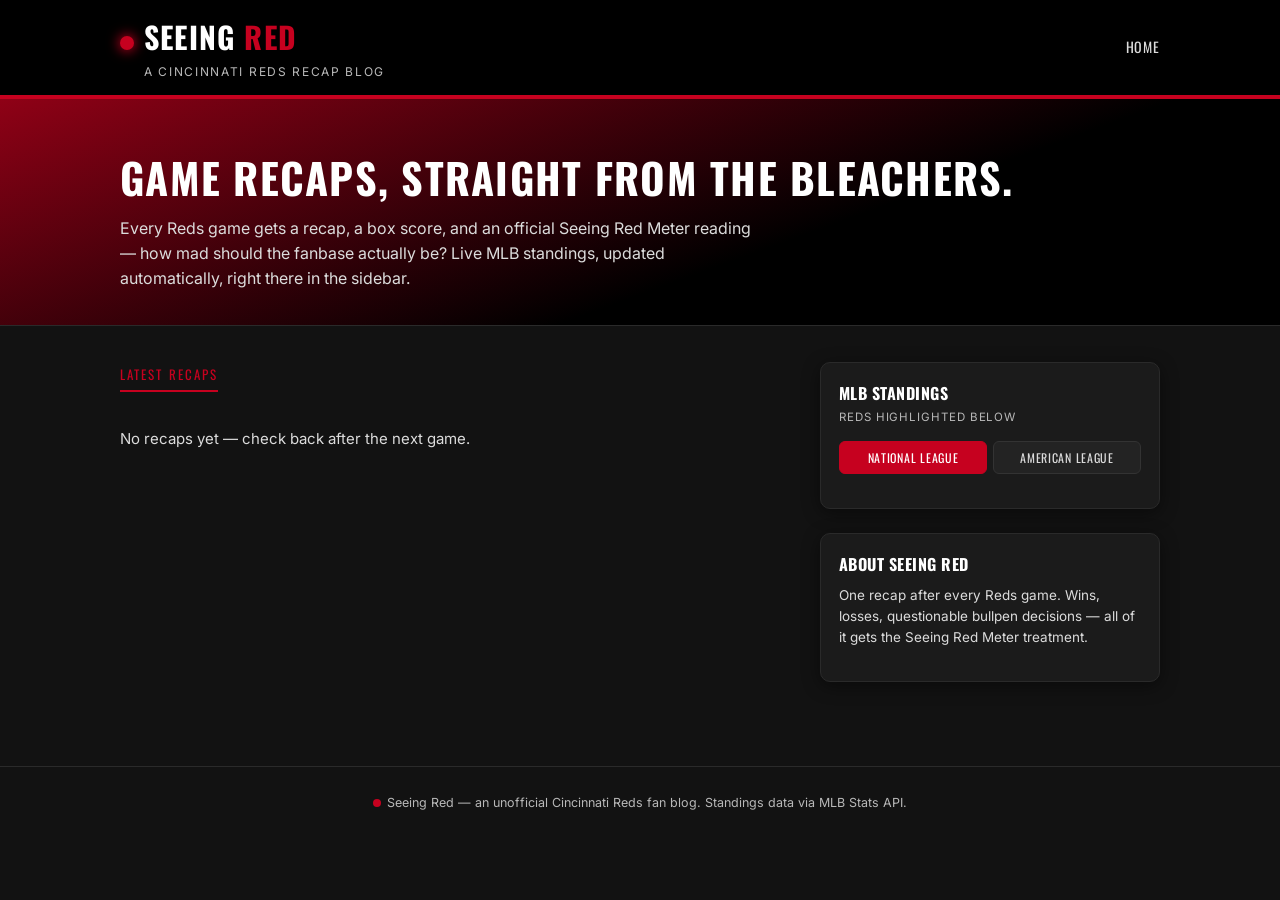
==== index.html @ 57b829de "Add files via upload" ====
<!DOCTYPE html>
<html lang="en">
<head>
<meta charset="UTF-8" />
<meta name="viewport" content="width=device-width, initial-scale=1.0" />
<title>Seeing Red — A Cincinnati Reds Recap Blog</title>
<meta name="description" content="Game-by-game Cincinnati Reds recaps, plus live MLB standings and the Seeing Red Meter — how mad should the fanbase be?" />
<link rel="preconnect" href="https://fonts.googleapis.com">
<link href="https://fonts.googleapis.com/css2?family=Oswald:wght@400;500;600;700&family=Inter:wght@400;500;600&display=swap" rel="stylesheet">
<link rel="stylesheet" href="assets/css/styles.css" />
</head>
<body>

<header class="site-header">
  <div class="container">
    <div class="brand">
      <span class="logo-mark"></span>
      <div>
        <h1 class="brand-title">Seeing<span> Red</span></h1>
        <div class="brand-tag">A Cincinnati Reds Recap Blog</div>
      </div>
    </div>
    <nav class="site-nav">
      <a href="index.html">Home</a>
    </nav>
  </div>
</header>

<section class="hero">
  <div class="container">
    <h1>Game recaps, straight from the bleachers.</h1>
    <p>Every Reds game gets a recap, a box score, and an official Seeing Red Meter reading — how mad should the fanbase actually be? Live MLB standings, updated automatically, right there in the sidebar.</p>
  </div>
</section>

<main class="container">
  <div class="layout">

    <div>
      <div class="section-label">Latest Recaps</div>

      <!-- ================================================
           POST CARD — duplicate this block for each new
           recap and update the href + fields. Newest first.
           Paste new cards directly below this comment.
           ================================================ -->

      <p class="post-excerpt">No recaps yet — check back after the next game.</p>

    </div>

    <aside>
      <div class="widget" data-standings-widget>
        <h3>MLB Standings</h3>
        <div class="widget-sub">Reds highlighted below</div>
        <div class="league-toggle">
          <button type="button" data-league-btn="NL" class="active">National League</button>
          <button type="button" data-league-btn="AL">American League</button>
        </div>
        <div data-league-pane="NL" style="display:block;">
          <p class="standings-error">Loading standings…</p>
        </div>
        <div data-league-pane="AL" style="display:none;"></div>
        <div class="standings-updated" data-standings-updated></div>
      </div>

      <div class="widget">
        <h3>About Seeing Red</h3>
        <p style="font-size:13.5px; color:var(--gray-light); margin-top:8px;">
          One recap after every Reds game. Wins, losses, questionable bullpen decisions —
          all of it gets the Seeing Red Meter treatment.
        </p>
      </div>
    </aside>

  </div>
</main>

<footer class="site-footer">
  <div class="container">
    <span class="logo-mark"></span>Seeing Red — an unofficial Cincinnati Reds fan blog. Standings data via MLB Stats API.
  </div>
</footer>

<script src="assets/js/seeing-red-meter.js"></script>
<script src="assets/js/standings.js"></script>
</body>
</html>
---- assets/css/styles.css ----
/* =========================================================
   Seeing Red — Cincinnati Reds recap blog
   Sporty, high-contrast, red/black/white theme
   ========================================================= */

:root {
  --reds-red: #C6011F;
  --reds-red-dark: #8f0116;
  --reds-black: #000000;
  --off-black: #121212;
  --panel: #1b1b1b;
  --panel-light: #232323;
  --white: #ffffff;
  --gray: #b8b8b8;
  --gray-light: #dcdcdc;
  --gold: #f2c94c;
  --meter-green: #3fae4a;
  --meter-yellow: #e8c93a;
  --meter-orange: #e07b1f;
  --meter-red: #c6011f;
  --meter-deep-red: #7a0011;
  --radius: 10px;
  --shadow: 0 4px 18px rgba(0, 0, 0, 0.45);
}

* { box-sizing: border-box; }

html, body {
  margin: 0;
  padding: 0;
}

body {
  background: var(--off-black);
  color: var(--gray-light);
  font-family: "Inter", "Helvetica Neue", Arial, sans-serif;
  line-height: 1.55;
  -webkit-font-smoothing: antialiased;
}

h1, h2, h3, h4 {
  font-family: "Oswald", "Arial Narrow", Arial, sans-serif;
  text-transform: uppercase;
  letter-spacing: 0.03em;
  color: var(--white);
  margin: 0 0 0.5em 0;
}

a {
  color: var(--reds-red);
  text-decoration: none;
}
a:hover { text-decoration: underline; }

.container {
  max-width: 1080px;
  margin: 0 auto;
  padding: 0 20px;
}

/* ---------- Header / Nav ---------- */

.site-header {
  background: var(--reds-black);
  border-bottom: 4px solid var(--reds-red);
  position: sticky;
  top: 0;
  z-index: 50;
}

.site-header .container {
  display: flex;
  align-items: center;
  justify-content: space-between;
  padding-top: 14px;
  padding-bottom: 14px;
  flex-wrap: wrap;
  gap: 10px;
}

.brand {
  display: flex;
  align-items: baseline;
  gap: 10px;
}

.brand .logo-mark {
  display: inline-block;
  width: 14px;
  height: 14px;
  background: var(--reds-red);
  border-radius: 50%;
  box-shadow: 0 0 12px 2px rgba(198, 1, 31, 0.8);
}

.brand-title {
  font-family: "Oswald", Arial, sans-serif;
  font-size: 30px;
  font-weight: 700;
  letter-spacing: 0.04em;
  color: var(--white);
  margin: 0;
}

.brand-title span {
  color: var(--reds-red);
}

.brand-tag {
  color: var(--gray);
  font-size: 12px;
  text-transform: uppercase;
  letter-spacing: 0.14em;
  margin-top: 2px;
}

.site-nav a {
  color: var(--gray-light);
  margin-left: 22px;
  font-family: "Oswald", Arial, sans-serif;
  text-transform: uppercase;
  font-size: 14px;
  letter-spacing: 0.06em;
}

.site-nav a:hover { color: var(--reds-red); }

/* ---------- Hero ---------- */

.hero {
  background: linear-gradient(160deg, var(--reds-red-dark) 0%, var(--reds-black) 62%);
  padding: 46px 0 34px;
  border-bottom: 1px solid #2a2a2a;
}

.hero h1 {
  font-size: 42px;
  margin-bottom: 6px;
}

.hero p {
  color: var(--gray-light);
  font-size: 16px;
  max-width: 640px;
  margin: 0;
}

/* ---------- Layout: posts + sidebar ---------- */

.layout {
  display: grid;
  grid-template-columns: 1fr 340px;
  gap: 34px;
  padding: 36px 0 60px;
  align-items: start;
}

@media (max-width: 860px) {
  .layout {
    grid-template-columns: 1fr;
  }
}

/* ---------- Post cards (homepage list) ---------- */

.section-label {
  font-family: "Oswald", Arial, sans-serif;
  color: var(--reds-red);
  font-size: 13px;
  letter-spacing: 0.16em;
  text-transform: uppercase;
  border-bottom: 2px solid var(--reds-red);
  display: inline-block;
  padding-bottom: 6px;
  margin-bottom: 20px;
}

.post-card {
  background: var(--panel);
  border: 1px solid #2a2a2a;
  border-left: 4px solid var(--reds-red);
  border-radius: var(--radius);
  padding: 20px 22px;
  margin-bottom: 18px;
  box-shadow: var(--shadow);
  transition: transform 0.15s ease, border-color 0.15s ease;
}

.post-card:hover {
  transform: translateY(-2px);
  border-left-color: var(--gold);
}

.post-meta-row {
  display: flex;
  align-items: center;
  justify-content: space-between;
  flex-wrap: wrap;
  gap: 10px;
  margin-bottom: 10px;
}

.post-meta {
  font-size: 12.5px;
  color: var(--gray);
  text-transform: uppercase;
  letter-spacing: 0.08em;
}

.result-pill {
  font-family: "Oswald", Arial, sans-serif;
  font-size: 12px;
  font-weight: 600;
  letter-spacing: 0.05em;
  padding: 3px 10px;
  border-radius: 999px;
  text-transform: uppercase;
}

.result-pill.win {
  background: rgba(63, 174, 74, 0.16);
  color: var(--meter-green);
  border: 1px solid var(--meter-green);
}

.result-pill.loss {
  background: rgba(198, 1, 31, 0.16);
  color: var(--reds-red);
  border: 1px solid var(--reds-red);
}

.post-card h2 {
  font-size: 22px;
  margin-bottom: 8px;
}

.post-card h2 a { color: var(--white); }
.post-card h2 a:hover { color: var(--reds-red); text-decoration: none; }

.post-excerpt {
  color: var(--gray-light);
  font-size: 15px;
  margin-bottom: 12px;
}

.post-card-footer {
  display: flex;
  align-items: center;
  justify-content: space-between;
  gap: 14px;
  flex-wrap: wrap;
}

.mini-meter {
  display: flex;
  align-items: center;
  gap: 8px;
  font-size: 12.5px;
  color: var(--gray);
  text-transform: uppercase;
  letter-spacing: 0.06em;
}

.mini-meter-bar {
  width: 90px;
  height: 8px;
  border-radius: 6px;
  background: #333;
  overflow: hidden;
}

.mini-meter-fill {
  height: 100%;
  border-radius: 6px;
}

.read-more {
  font-family: "Oswald", Arial, sans-serif;
  font-size: 13px;
  text-transform: uppercase;
  letter-spacing: 0.06em;
}

/* ---------- Sidebar / Standings widget ---------- */

.widget {
  background: var(--panel);
  border: 1px solid #2a2a2a;
  border-radius: var(--radius);
  padding: 18px 18px 20px;
  margin-bottom: 24px;
  box-shadow: var(--shadow);
}

.widget h3 {
  font-size: 16px;
  color: var(--white);
  margin-bottom: 4px;
}

.widget-sub {
  font-size: 11.5px;
  color: var(--gray);
  text-transform: uppercase;
  letter-spacing: 0.08em;
  margin-bottom: 14px;
}

.league-toggle {
  display: flex;
  gap: 6px;
  margin-bottom: 14px;
}

.league-toggle button {
  flex: 1;
  background: var(--panel-light);
  border: 1px solid #333;
  color: var(--gray-light);
  font-family: "Oswald", Arial, sans-serif;
  font-size: 12px;
  letter-spacing: 0.06em;
  text-transform: uppercase;
  padding: 7px 6px;
  border-radius: 6px;
  cursor: pointer;
}

.league-toggle button.active {
  background: var(--reds-red);
  border-color: var(--reds-red);
  color: var(--white);
}

.division-block {
  margin-bottom: 14px;
}

.division-title {
  font-size: 11.5px;
  color: var(--gray);
  text-transform: uppercase;
  letter-spacing: 0.1em;
  margin-bottom: 6px;
  border-bottom: 1px solid #2a2a2a;
  padding-bottom: 4px;
}

table.standings-table {
  width: 100%;
  border-collapse: collapse;
  font-size: 13px;
}

table.standings-table th {
  text-align: left;
  color: var(--gray);
  font-weight: 500;
  font-size: 11px;
  text-transform: uppercase;
  letter-spacing: 0.05em;
  padding: 4px 4px;
  border-bottom: 1px solid #2a2a2a;
}

table.standings-table td {
  padding: 5px 4px;
  color: var(--gray-light);
  border-bottom: 1px solid #202020;
}

table.standings-table th:not(:first-child),
table.standings-table td:not(:first-child) {
  text-align: right;
}

tr.reds-row td {
  background: rgba(198, 1, 31, 0.18);
  color: var(--white);
  font-weight: 600;
}

tr.reds-row td:first-child {
  border-left: 3px solid var(--reds-red);
}

.standings-updated {
  margin-top: 10px;
  font-size: 11px;
  color: var(--gray);
  text-align: right;
}

.standings-error {
  font-size: 13px;
  color: var(--gray);
  padding: 10px 0;
}

/* ---------- Seeing Red Meter (full gauge, on post pages) ---------- */

.meter-widget {
  text-align: center;
}

.meter-gauge {
  position: relative;
  width: 100%;
  max-width: 240px;
  margin: 6px auto 4px;
}

.meter-readout {
  font-family: "Oswald", Arial, sans-serif;
  font-size: 34px;
  color: var(--white);
  margin-top: 4px;
}

.meter-readout span {
  font-size: 16px;
  color: var(--gray);
}

.meter-label {
  font-family: "Oswald", Arial, sans-serif;
  font-size: 15px;
  letter-spacing: 0.04em;
  text-transform: uppercase;
  margin-top: 2px;
  font-weight: 600;
}

.meter-scale-bar {
  width: 100%;
  height: 14px;
  border-radius: 8px;
  margin-top: 10px;
  background: linear-gradient(
    90deg,
    var(--meter-green) 0%,
    var(--meter-yellow) 35%,
    var(--meter-orange) 60%,
    var(--meter-red) 80%,
    var(--meter-deep-red) 100%
  );
  position: relative;
}

.meter-scale-marker {
  position: absolute;
  top: -6px;
  width: 4px;
  height: 26px;
  background: var(--white);
  border-radius: 2px;
  transform: translateX(-50%);
  box-shadow: 0 0 6px rgba(0,0,0,0.6);
}

.meter-scale-labels {
  display: flex;
  justify-content: space-between;
  font-size: 10px;
  color: var(--gray);
  text-transform: uppercase;
  letter-spacing: 0.04em;
  margin-top: 4px;
}

/* ---------- Post page (article) ---------- */

.article-header {
  padding: 34px 0 10px;
}

.article-header .post-meta-row {
  margin-bottom: 14px;
}

.article-header h1 {
  font-size: 34px;
  margin-bottom: 10px;
}

.article-body {
  max-width: 760px;
  padding-bottom: 50px;
  font-size: 16.5px;
}

.article-body p {
  margin: 0 0 1.1em 0;
}

.article-body h2 {
  font-size: 22px;
  margin-top: 1.6em;
  color: var(--reds-red);
}

.boxscore-line {
  background: var(--panel);
  border: 1px solid #2a2a2a;
  border-radius: var(--radius);
  padding: 14px 18px;
  margin: 22px 0;
  font-family: "Oswald", Arial, sans-serif;
  font-size: 16px;
  letter-spacing: 0.02em;
}

.back-link {
  display: inline-block;
  margin-bottom: 18px;
  font-size: 13px;
  text-transform: uppercase;
  letter-spacing: 0.06em;
  font-family: "Oswald", Arial, sans-serif;
}

/* ---------- Footer ---------- */

.site-footer {
  border-top: 1px solid #2a2a2a;
  padding: 26px 0 40px;
  text-align: center;
  color: var(--gray);
  font-size: 12.5px;
}

.site-footer .logo-mark {
  display: inline-block;
  width: 8px;
  height: 8px;
  background: var(--reds-red);
  border-radius: 50%;
  margin-right: 6px;
}
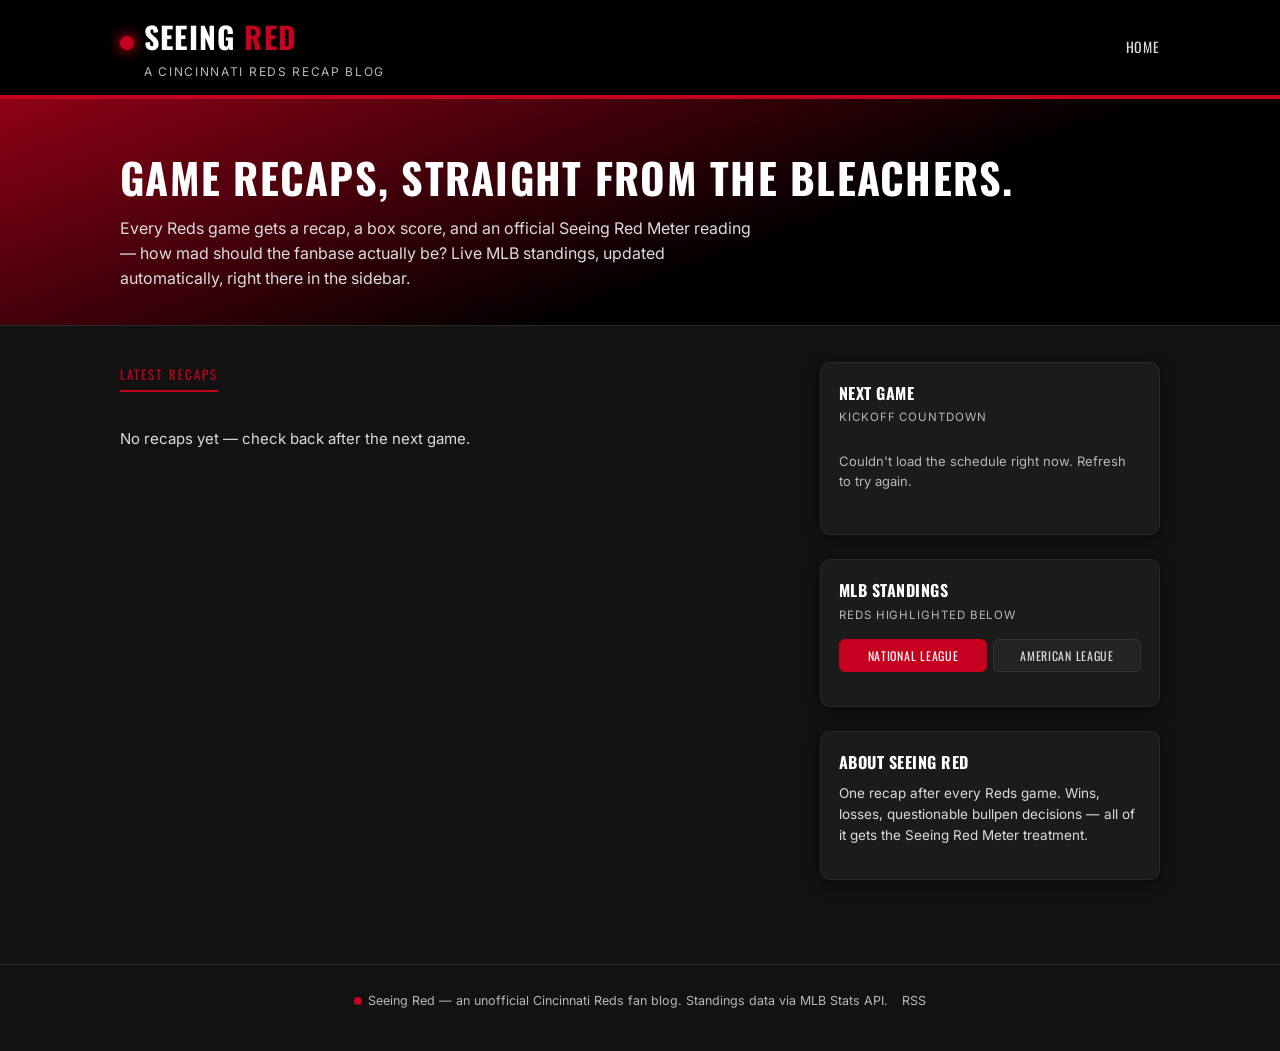
==== commit 51645adb: "Add files via upload" ====
--- a/index.html
+++ b/index.html
@@ -8,6 +8,7 @@
 <link rel="preconnect" href="https://fonts.googleapis.com">
 <link href="https://fonts.googleapis.com/css2?family=Oswald:wght@400;500;600;700&family=Inter:wght@400;500;600&display=swap" rel="stylesheet">
 <link rel="stylesheet" href="assets/css/styles.css" />
+<link rel="alternate" type="application/rss+xml" title="Seeing Red RSS Feed" href="feed.xml" />
 </head>
 <body>
 
@@ -50,6 +51,14 @@
     </div>
 
     <aside>
+      <div class="widget" data-next-game-widget>
+        <h3>Next Game</h3>
+        <div class="widget-sub">Kickoff countdown</div>
+        <div data-next-game-body>
+          <p class="standings-error">Loading schedule…</p>
+        </div>
+      </div>
+
       <div class="widget" data-standings-widget>
         <h3>MLB Standings</h3>
         <div class="widget-sub">Reds highlighted below</div>
@@ -79,10 +88,12 @@
 <footer class="site-footer">
   <div class="container">
     <span class="logo-mark"></span>Seeing Red — an unofficial Cincinnati Reds fan blog. Standings data via MLB Stats API.
+    <a class="rss-link" href="feed.xml">RSS</a>
   </div>
 </footer>
 
 <script src="assets/js/seeing-red-meter.js"></script>
 <script src="assets/js/standings.js"></script>
+<script src="assets/js/next-game.js"></script>
 </body>
 </html>
--- a/assets/css/styles.css
+++ b/assets/css/styles.css
@@ -537,3 +537,76 @@
   border-radius: 50%;
   margin-right: 6px;
 }
+
+.site-footer .rss-link {
+  margin-left: 10px;
+  color: var(--gray);
+}
+
+.site-footer .rss-link:hover {
+  color: var(--reds-red);
+}
+
+/* ---------- Next Game widget ---------- */
+
+.next-game-matchup {
+  font-family: "Oswald", Arial, sans-serif;
+  font-size: 18px;
+  color: var(--white);
+  text-align: center;
+  margin: 4px 0 2px;
+}
+
+.next-game-matchup .vs-at {
+  color: var(--gray);
+  font-size: 13px;
+  margin: 0 6px;
+  text-transform: uppercase;
+}
+
+.next-game-venue {
+  text-align: center;
+  color: var(--gray);
+  font-size: 12px;
+  margin-bottom: 14px;
+}
+
+.next-game-live {
+  text-align: center;
+  color: var(--meter-red);
+  font-family: "Oswald", Arial, sans-serif;
+  font-size: 20px;
+  letter-spacing: 0.08em;
+  padding: 10px 0;
+}
+
+.countdown-row {
+  display: flex;
+  justify-content: center;
+  gap: 8px;
+}
+
+.countdown-box {
+  background: var(--panel-light);
+  border: 1px solid #303030;
+  border-radius: 8px;
+  padding: 8px 4px;
+  width: 56px;
+  text-align: center;
+}
+
+.countdown-box .num {
+  font-family: "Oswald", Arial, sans-serif;
+  font-size: 22px;
+  color: var(--white);
+  line-height: 1;
+}
+
+.countdown-box .unit {
+  font-size: 9.5px;
+  color: var(--gray);
+  text-transform: uppercase;
+  letter-spacing: 0.06em;
+  margin-top: 3px;
+}
+
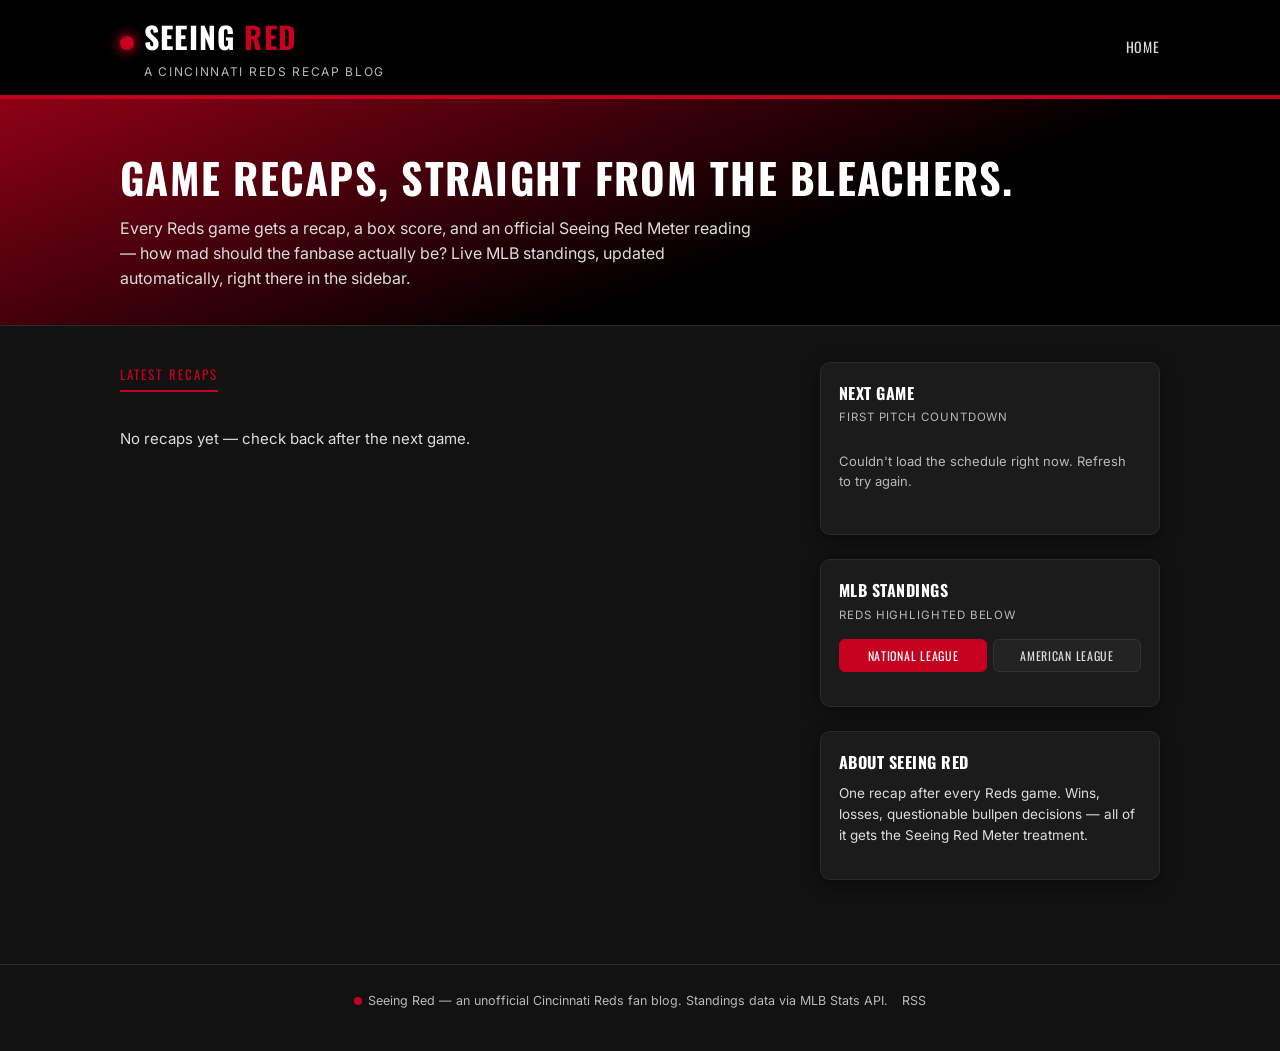
==== commit cb9c5bf4: "Add files via upload" ====
--- a/index.html
+++ b/index.html
@@ -53,7 +53,7 @@
     <aside>
       <div class="widget" data-next-game-widget>
         <h3>Next Game</h3>
-        <div class="widget-sub">Kickoff countdown</div>
+        <div class="widget-sub">First pitch countdown</div>
         <div data-next-game-body>
           <p class="standings-error">Loading schedule…</p>
         </div>
--- a/assets/css/styles.css
+++ b/assets/css/styles.css
@@ -583,7 +583,7 @@
 .countdown-row {
   display: flex;
   justify-content: center;
-  gap: 8px;
+  gap: 16px;
 }
 
 .countdown-box {
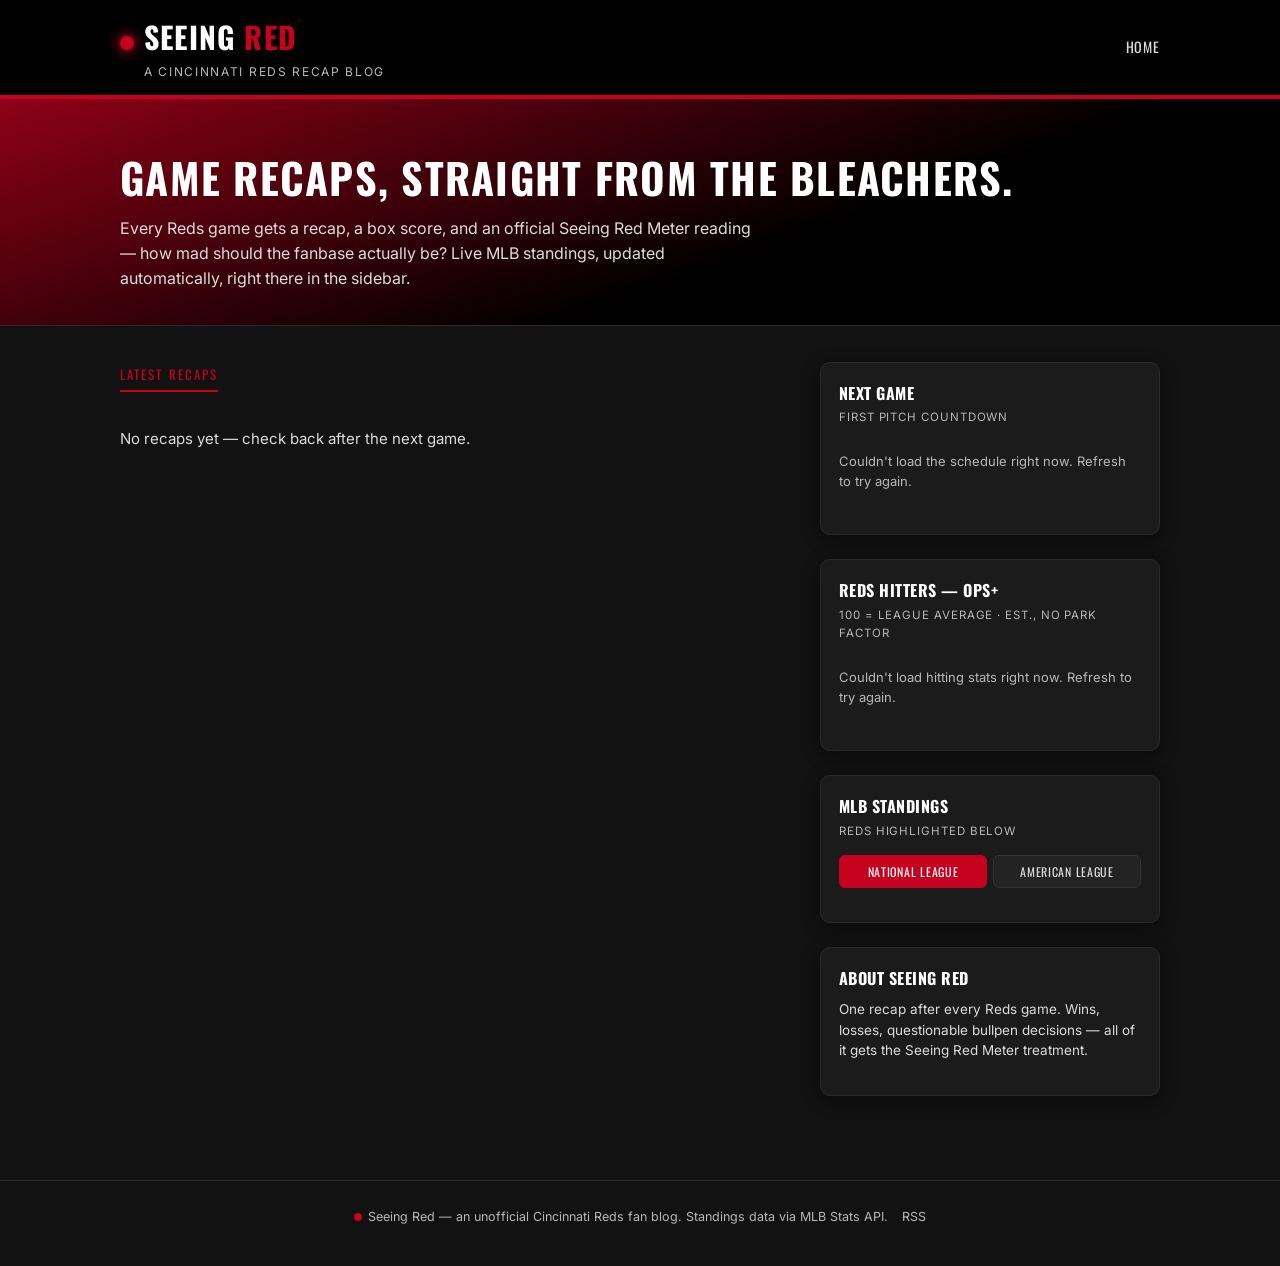
==== commit 11377047: "Add files via upload" ====
--- a/index.html
+++ b/index.html
@@ -59,6 +59,14 @@
         </div>
       </div>
 
+      <div class="widget" data-ops-plus-widget>
+        <h3>Reds Hitters — OPS+</h3>
+        <div class="widget-sub">100 = league average · est., no park factor</div>
+        <div data-ops-plus-body>
+          <p class="standings-error">Loading hitting stats…</p>
+        </div>
+      </div>
+
       <div class="widget" data-standings-widget>
         <h3>MLB Standings</h3>
         <div class="widget-sub">Reds highlighted below</div>
@@ -95,5 +103,6 @@
 <script src="assets/js/seeing-red-meter.js"></script>
 <script src="assets/js/standings.js"></script>
 <script src="assets/js/next-game.js"></script>
+<script src="assets/js/ops-plus.js"></script>
 </body>
 </html>
--- a/assets/css/styles.css
+++ b/assets/css/styles.css
@@ -468,6 +468,73 @@
   margin-top: 4px;
 }
 
+/* ---------- Reds OPS+ widget ---------- */
+
+.ops-row {
+  display: flex;
+  align-items: center;
+  justify-content: space-between;
+  gap: 10px;
+  padding: 8px 0;
+  border-bottom: 1px solid #202020;
+}
+
+.ops-row:last-child {
+  border-bottom: none;
+}
+
+.ops-name-block {
+  display: flex;
+  flex-direction: column;
+  min-width: 0;
+}
+
+.ops-name {
+  font-size: 13.5px;
+  font-weight: 600;
+  color: var(--gray-light);
+  white-space: nowrap;
+  overflow: hidden;
+  text-overflow: ellipsis;
+}
+
+.ops-rank {
+  font-size: 10.5px;
+  color: var(--gray);
+  text-transform: uppercase;
+  letter-spacing: 0.04em;
+  margin-top: 2px;
+}
+
+.ops-value {
+  flex-shrink: 0;
+  font-family: "Oswald", Arial, sans-serif;
+  font-size: 17px;
+  font-weight: 600;
+  padding: 3px 10px;
+  border-radius: 6px;
+  min-width: 30px;
+  text-align: center;
+}
+
+.ops-good {
+  background: rgba(63, 174, 74, 0.16);
+  color: var(--meter-green);
+  border: 1px solid var(--meter-green);
+}
+
+.ops-mid {
+  background: rgba(184, 184, 184, 0.1);
+  color: var(--gray-light);
+  border: 1px solid #444;
+}
+
+.ops-bad {
+  background: rgba(198, 1, 31, 0.16);
+  color: var(--reds-red);
+  border: 1px solid var(--reds-red);
+}
+
 /* ---------- Post page (article) ---------- */
 
 .article-header {
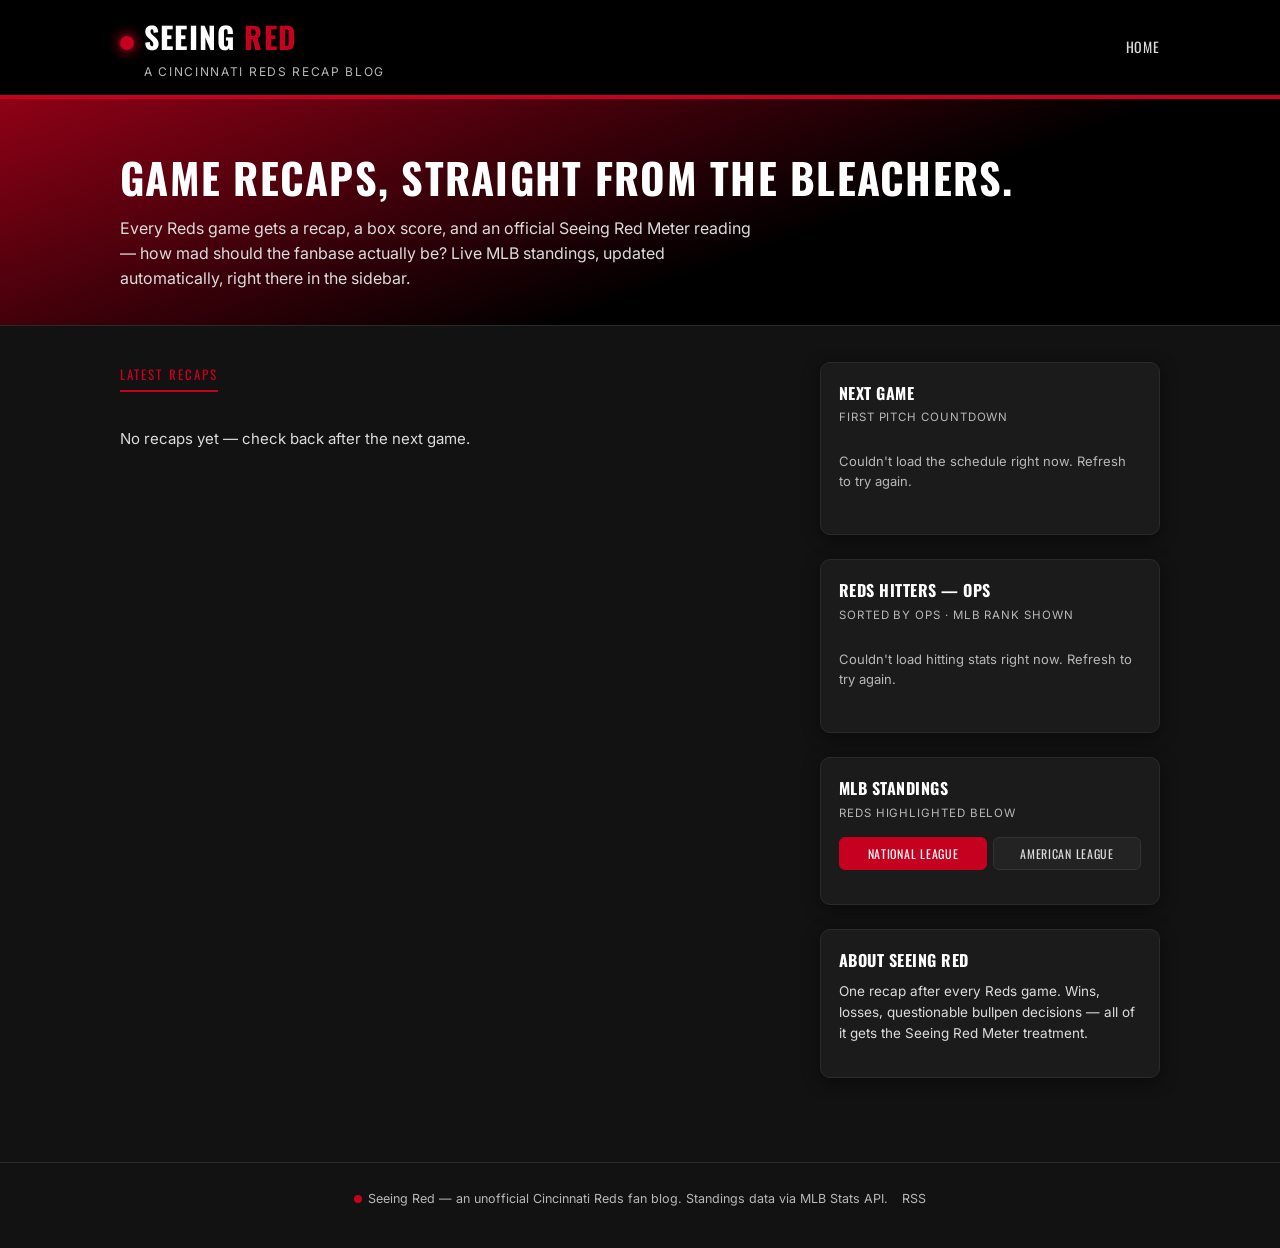
==== commit 8239d85c: "Add files via upload" ====
--- a/index.html
+++ b/index.html
@@ -59,10 +59,10 @@
         </div>
       </div>
 
-      <div class="widget" data-ops-plus-widget>
-        <h3>Reds Hitters — OPS+</h3>
-        <div class="widget-sub">100 = league average · est., no park factor</div>
-        <div data-ops-plus-body>
+      <div class="widget" data-ops-widget>
+        <h3>Reds Hitters — OPS</h3>
+        <div class="widget-sub">Sorted by OPS · MLB rank shown</div>
+        <div data-ops-body>
           <p class="standings-error">Loading hitting stats…</p>
         </div>
       </div>
@@ -103,6 +103,6 @@
 <script src="assets/js/seeing-red-meter.js"></script>
 <script src="assets/js/standings.js"></script>
 <script src="assets/js/next-game.js"></script>
-<script src="assets/js/ops-plus.js"></script>
+<script src="assets/js/ops.js"></script>
 </body>
 </html>
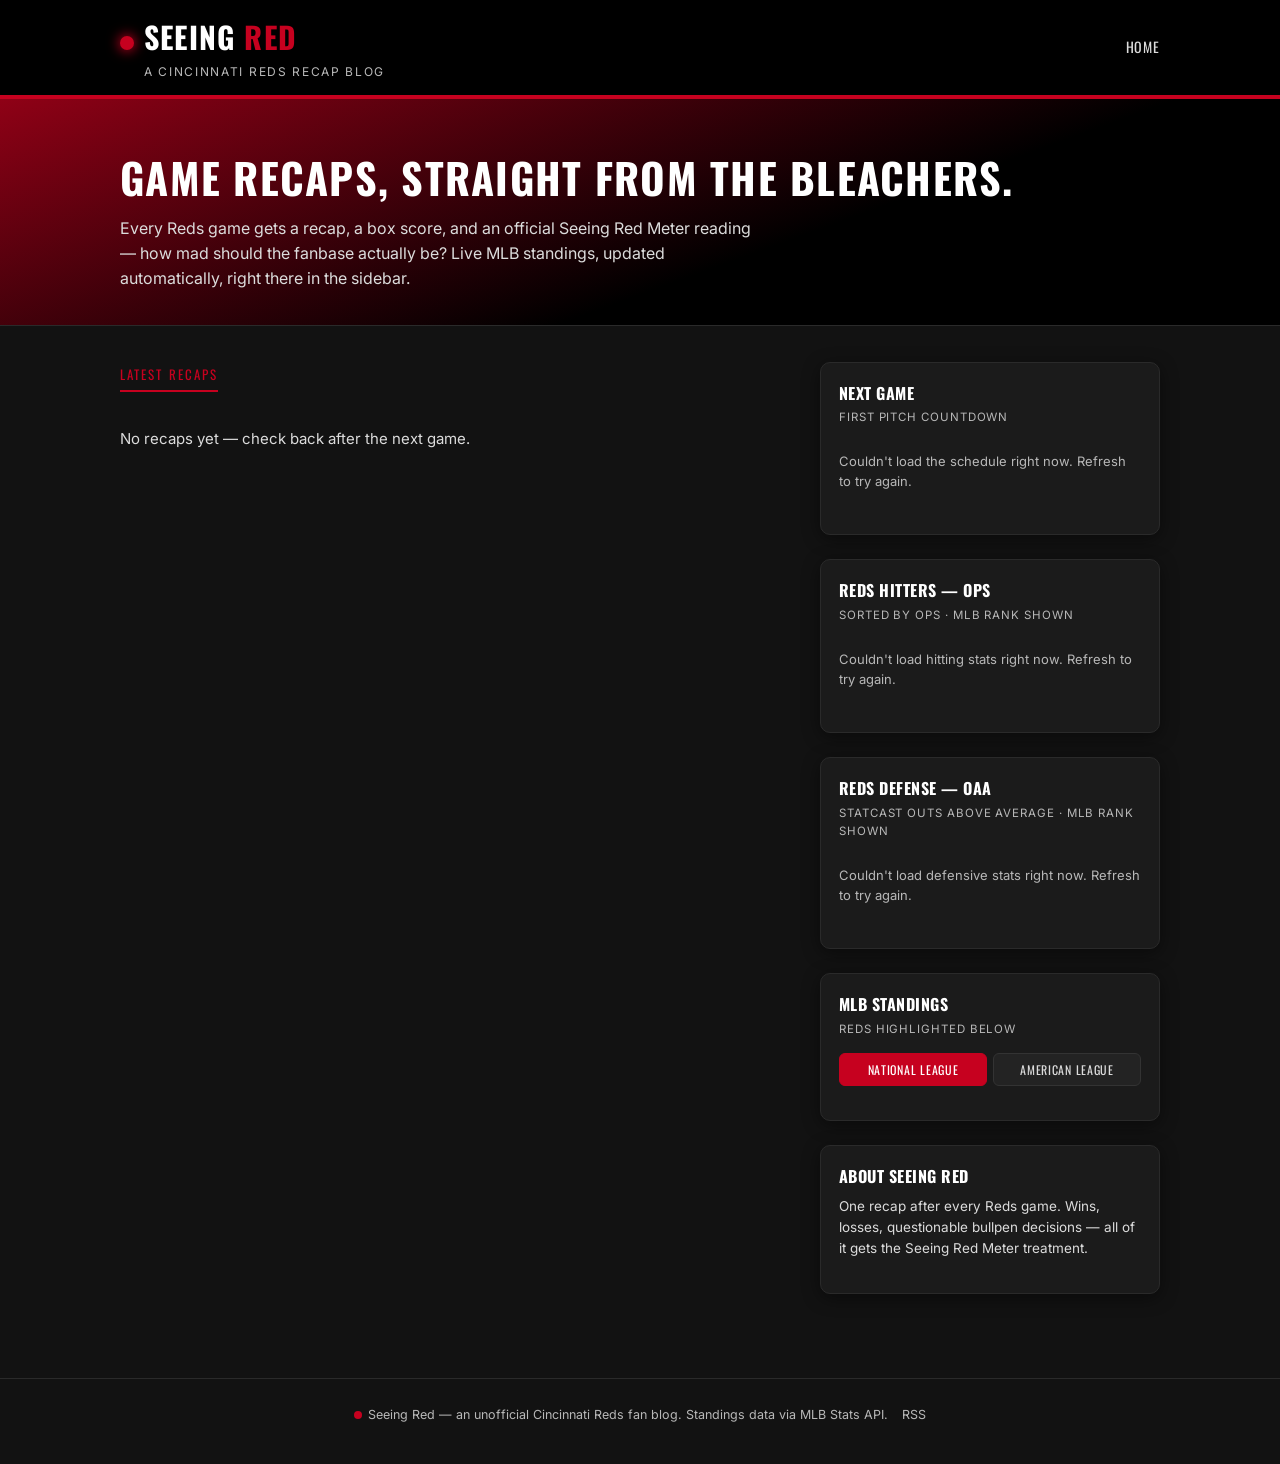
==== commit f1fd4dd1: "Add files via upload" ====
--- a/index.html
+++ b/index.html
@@ -67,6 +67,14 @@
         </div>
       </div>
 
+      <div class="widget" data-oaa-widget>
+        <h3>Reds Defense — OAA</h3>
+        <div class="widget-sub">Statcast Outs Above Average · MLB rank shown</div>
+        <div data-oaa-body>
+          <p class="standings-error">Loading defensive stats…</p>
+        </div>
+      </div>
+
       <div class="widget" data-standings-widget>
         <h3>MLB Standings</h3>
         <div class="widget-sub">Reds highlighted below</div>
@@ -104,5 +112,6 @@
 <script src="assets/js/standings.js"></script>
 <script src="assets/js/next-game.js"></script>
 <script src="assets/js/ops.js"></script>
+<script src="assets/js/oaa.js"></script>
 </body>
 </html>
--- a/assets/css/styles.css
+++ b/assets/css/styles.css
@@ -498,6 +498,14 @@
   text-overflow: ellipsis;
 }
 
+.ops-pos {
+  font-size: 10.5px;
+  font-weight: 500;
+  color: var(--gray);
+  text-transform: uppercase;
+  margin-left: 2px;
+}
+
 .ops-rank {
   font-size: 10.5px;
   color: var(--gray);
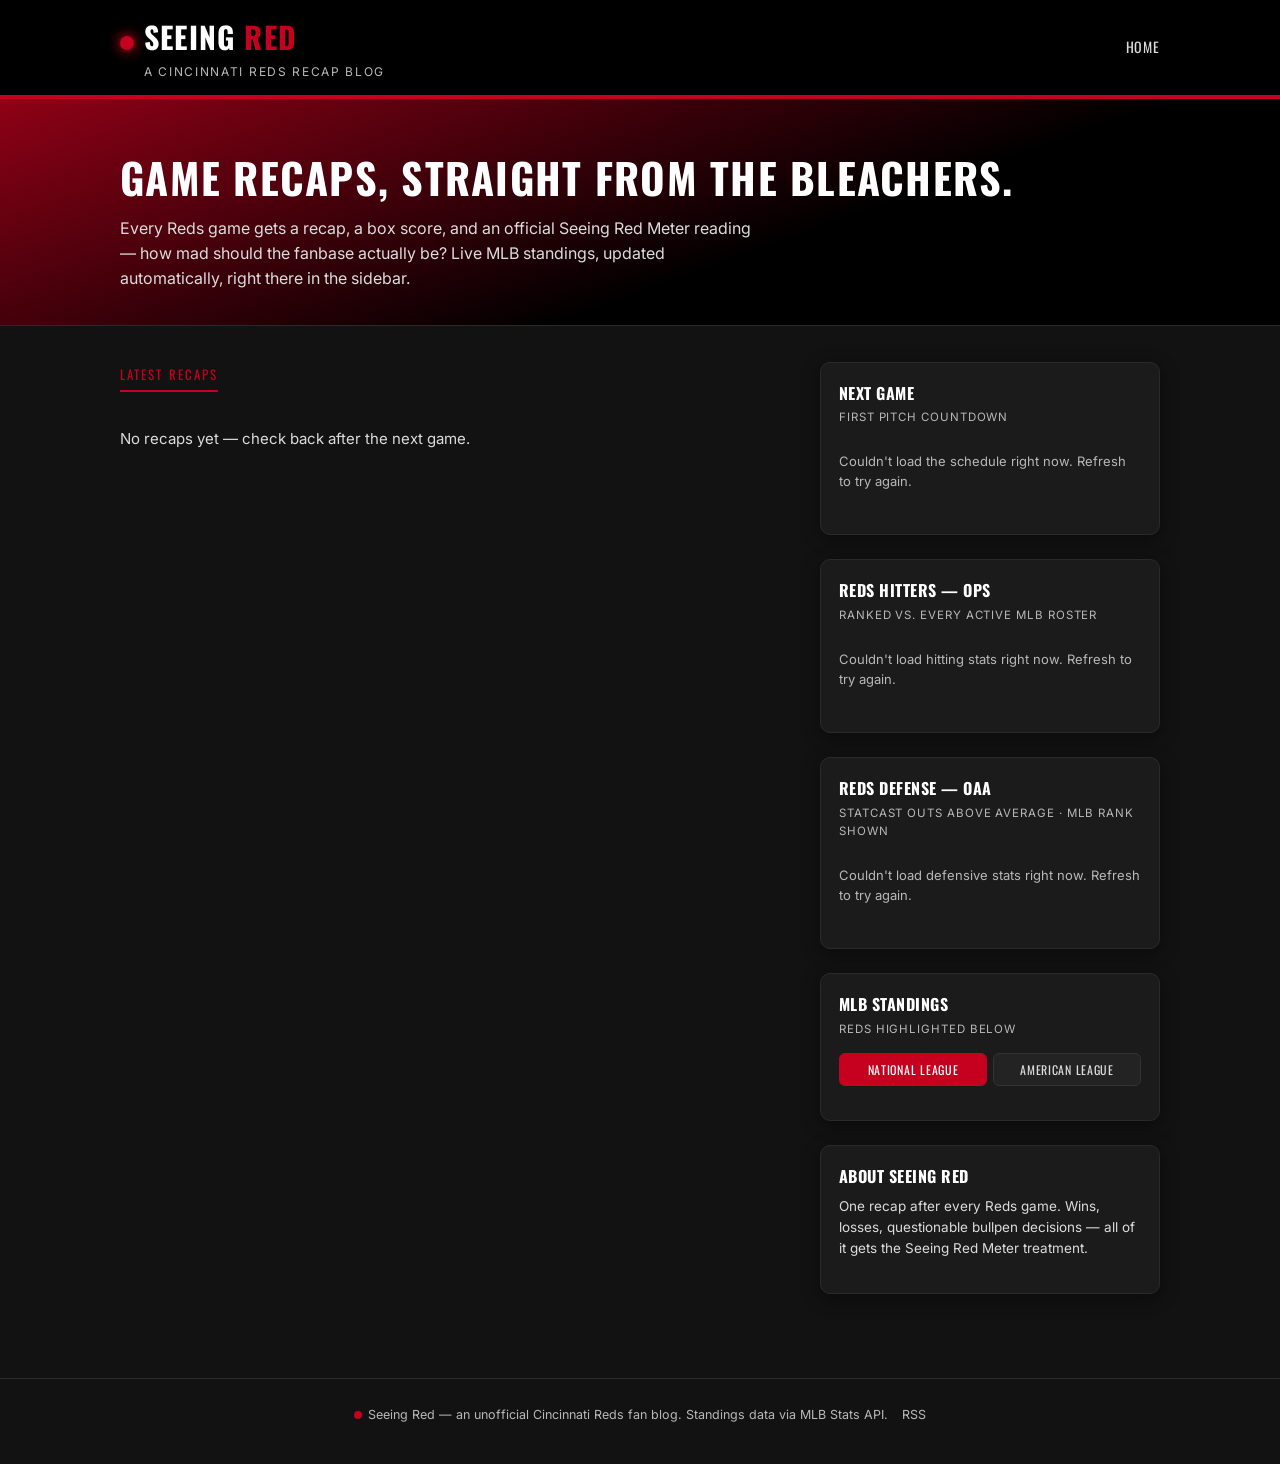
==== commit a5c14b73: "Add files via upload" ====
--- a/index.html
+++ b/index.html
@@ -61,7 +61,7 @@
 
       <div class="widget" data-ops-widget>
         <h3>Reds Hitters — OPS</h3>
-        <div class="widget-sub">Sorted by OPS · MLB rank shown</div>
+        <div class="widget-sub">Ranked vs. every active MLB roster</div>
         <div data-ops-body>
           <p class="standings-error">Loading hitting stats…</p>
         </div>
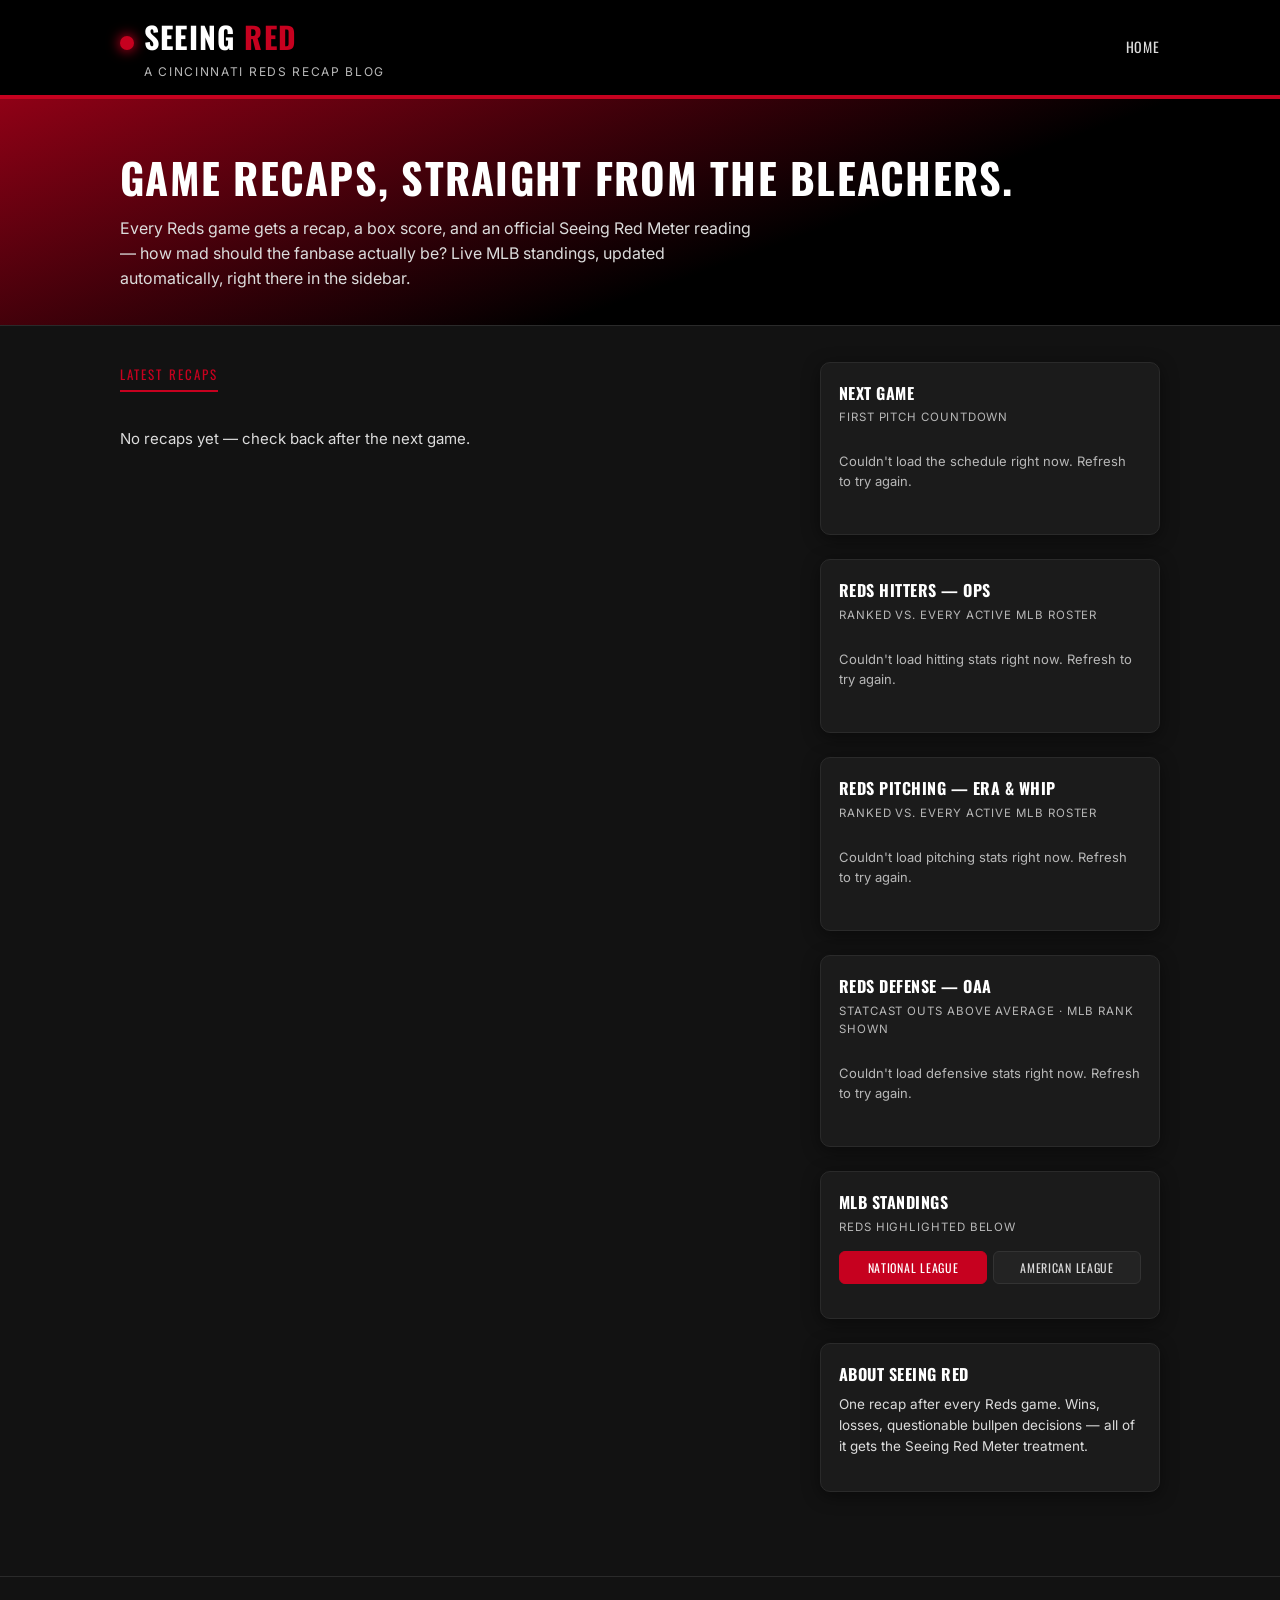
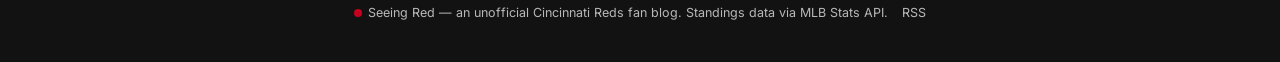
==== commit 40173bff: "Add files via upload" ====
--- a/index.html
+++ b/index.html
@@ -67,6 +67,14 @@
         </div>
       </div>
 
+      <div class="widget" data-pitching-widget>
+        <h3>Reds Pitching — ERA &amp; WHIP</h3>
+        <div class="widget-sub">Ranked vs. every active MLB roster</div>
+        <div data-pitching-body>
+          <p class="standings-error">Loading pitching stats…</p>
+        </div>
+      </div>
+
       <div class="widget" data-oaa-widget>
         <h3>Reds Defense — OAA</h3>
         <div class="widget-sub">Statcast Outs Above Average · MLB rank shown</div>
@@ -112,6 +120,7 @@
 <script src="assets/js/standings.js"></script>
 <script src="assets/js/next-game.js"></script>
 <script src="assets/js/ops.js"></script>
+<script src="assets/js/pitching.js"></script>
 <script src="assets/js/oaa.js"></script>
 </body>
 </html>
